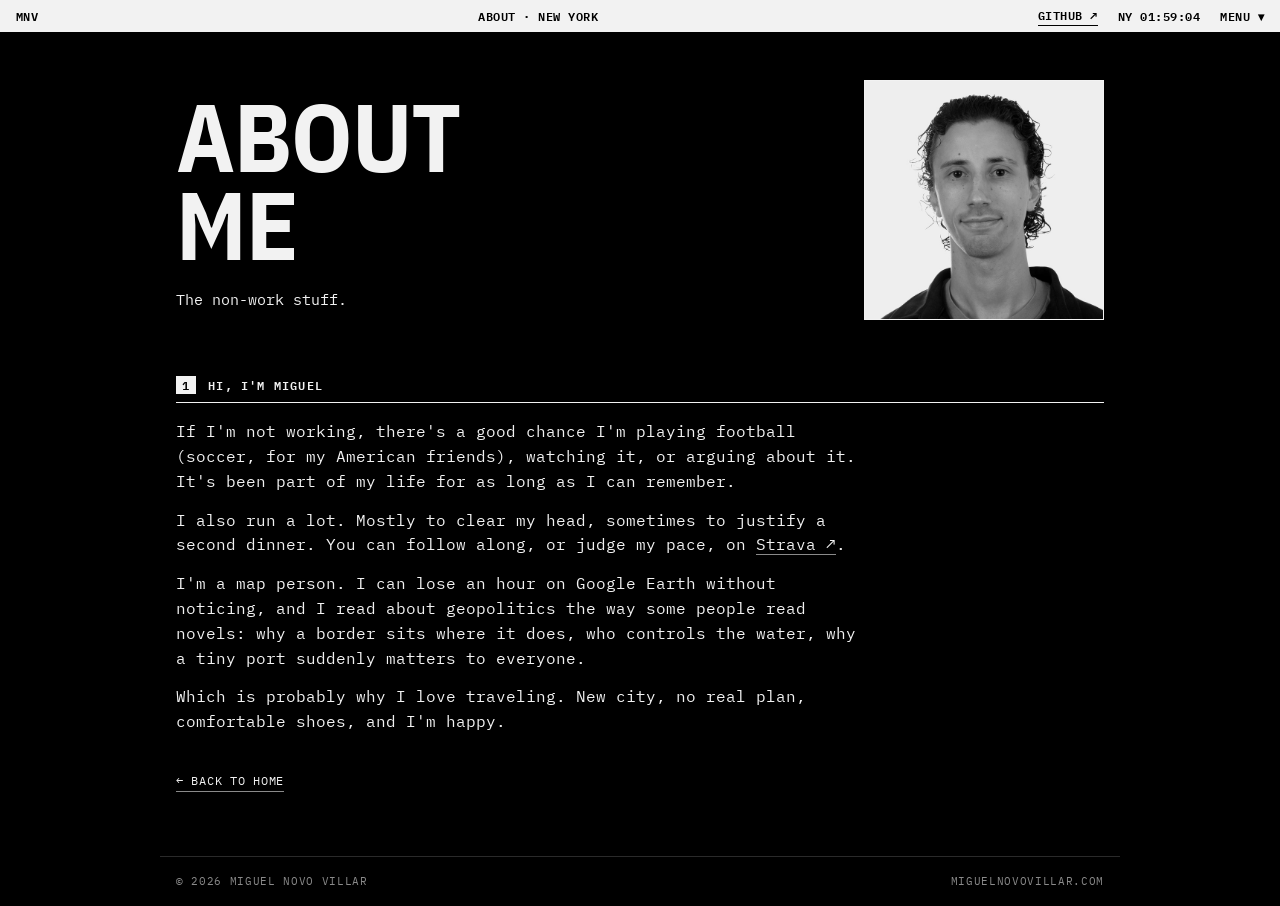
==== about.html @ 21ebdbd2 "Move About me to its own page, add menu dropdown Co-Authored-By: Claude Opus 5.5 <noreply@anthropic." ====
<!doctype html>
<html lang="en">
<head>
<meta charset="utf-8">
<meta name="viewport" content="width=device-width, initial-scale=1">
<title>About Miguel</title>
<meta name="description" content="About Miguel Novo Villar: football, running, maps, geopolitics and travel.">
<link rel="preconnect" href="https://fonts.googleapis.com">
<link rel="preconnect" href="https://fonts.gstatic.com" crossorigin>
<link href="https://fonts.googleapis.com/css2?family=IBM+Plex+Mono:wght@400;500;600&family=IBM+Plex+Sans+Condensed:wght@500;700&display=swap" rel="stylesheet">
<link rel="stylesheet" href="/style.css">
</head>
<body>
  <div class="bar">
    <a class="home" href="/">MNV</a>
    <span class="hide-sm">About · New York</span>
    <span class="bar-r">
      <a href="https://github.com/mnovovil" target="_blank" rel="noopener">GitHub ↗</a>
      <span id="clock">NY --:--:--</span>
      <details class="menu">
        <summary>Menu</summary>
        <nav>
          <a href="/">Home</a>
          <a href="/about" aria-current="page">About me</a>
          <a href="https://github.com/mnovovil" target="_blank" rel="noopener">GitHub ↗</a>
          <a href="https://www.linkedin.com/in/miguelnovovillar/" target="_blank" rel="noopener">LinkedIn ↗</a>
        </nav>
      </details>
    </span>
  </div>

  <main>
    <header class="hero">
      <div>
        <h1>About<br>me</h1>
        <p class="role">The non-work stuff.</p>
      </div>
      <img class="photo" src="/photo.jpg" alt="Portrait of Miguel Novo Villar" width="640" height="640">
    </header>

    <section class="about">
      <h2><span class="n">1</span> Hi, I'm Miguel</h2>
      <p>If I'm not working, there's a good chance I'm playing football (soccer, for my American friends), watching it, or arguing about it. It's been part of my life for as long as I can remember.</p>
      <p>I also run a lot. Mostly to clear my head, sometimes to justify a second dinner. You can follow along, or judge my pace, on <a href="https://www.strava.com/athletes/103364333" target="_blank" rel="noopener">Strava ↗</a>.</p>
      <p>I'm a map person. I can lose an hour on Google Earth without noticing, and I read about geopolitics the way some people read novels: why a border sits where it does, who controls the water, why a tiny port suddenly matters to everyone.</p>
      <p>Which is probably why I love traveling. New city, no real plan, comfortable shoes, and I'm happy.</p>
      <a class="back" href="/">← Back to home</a>
    </section>
  </main>

  <footer>
    <span>© <span id="yr">2026</span> Miguel Novo Villar</span>
    <span>miguelnovovillar.com</span>
  </footer>

<script src="/site.js"></script>
</body>
</html>
---- style.css ----
:root {
    --bg: #000;
    --fg: #f2f2f2;
    --dim: #8a8a8a;
    --line: #2a2a2a;
    --accent: #ffffff;      /* set to #fb8b1e for Bloomberg amber */
    --up: #ffffff;
    --mono: "IBM Plex Mono", ui-monospace, Menlo, Consolas, monospace;
    --sans: "IBM Plex Sans Condensed", "Arial Narrow", Arial, sans-serif;
  }
  * { box-sizing: border-box; }
  html, body { margin: 0; background: var(--bg); color: var(--fg); }
  body { font-family: var(--mono); font-size: 14px; line-height: 1.55; -webkit-font-smoothing: antialiased; }
  a { color: var(--fg); text-decoration: none; border-bottom: 1px solid var(--dim); }
  a:hover { background: var(--fg); color: var(--bg); border-color: var(--fg); }

  /* top status bar */
  .bar { display: flex; justify-content: space-between; gap: 16px; padding: 6px 16px;
         background: var(--fg); color: var(--bg); font-size: 12px; font-weight: 600;
         letter-spacing: .04em; text-transform: uppercase; }
  .bar-r { display: flex; gap: 20px; }
  #clock { font-variant-numeric: tabular-nums; }
  .bar a { color: var(--bg); border-bottom-color: var(--bg); }
  .bar a:hover { background: var(--bg); color: var(--fg); }
  .bar { position: relative; z-index: 10; align-items: center; }
  .bar .home { border: 0; }
  .bar-r { align-items: center; }

  /* dropdown menu */
  .menu { position: relative; }
  .menu summary { list-style: none; cursor: pointer; user-select: none; }
  .menu summary::-webkit-details-marker { display: none; }
  .menu summary::after { content: " ▾"; }
  .menu[open] summary::after { content: " ▴"; }
  .menu nav { position: absolute; right: -16px; top: calc(100% + 6px); min-width: 180px;
              background: var(--bg); border: 1px solid var(--fg); display: flex; flex-direction: column; }
  .menu nav a { color: var(--fg); border: 0; border-bottom: 1px solid var(--line); padding: 10px 14px; }
  .menu nav a:last-child { border-bottom: 0; }
  .menu nav a:hover { background: var(--fg); color: var(--bg); }
  .menu nav a[aria-current] { color: var(--dim); }


  main { max-width: 960px; margin: 0 auto; padding: 48px 16px 64px; }

  h1 { font-family: var(--sans); font-weight: 700; font-size: clamp(44px, 9vw, 96px);
       line-height: .92; letter-spacing: -.01em; text-transform: uppercase; margin: 0 0 20px; }
  .role { font-size: 15px; color: var(--fg); margin: 0 0 8px; }
  .loc { color: var(--dim); margin: 0; font-size: 13px; }
  .h1-link { font-family: var(--mono); font-size: 12px; font-weight: 500; letter-spacing: .06em;
             vertical-align: middle; margin-left: 14px; white-space: nowrap; }

  .hero { display: grid; grid-template-columns: 1fr auto; gap: 32px; align-items: end; }
  .photo { display: block; width: 240px; height: 240px; object-fit: cover; border: 1px solid var(--fg); }
  @media (max-width: 640px) {
    .hero { gap: 16px; align-items: center; }
    .hero h1 { font-size: clamp(30px, 9.5vw, 44px); margin-bottom: 12px; }
    .hero .role { font-size: 13px; }
    .hero .loc { font-size: 12px; }
    .hero .photo { width: 96px; height: 96px; }
  }

  section { margin-top: 56px; }
  h2 { display: flex; align-items: baseline; gap: 12px; font-family: var(--mono); font-size: 12px;
       font-weight: 600; letter-spacing: .1em; text-transform: uppercase; margin: 0 0 16px;
       padding-bottom: 8px; border-bottom: 1px solid var(--fg); }
  h2 .n { color: var(--bg); background: var(--fg); padding: 0 6px; }

  .about p { font-size: 16px; max-width: 68ch; margin: 0 0 14px; }
  .back { display: inline-block; margin-top: 24px; font-size: 12px; text-transform: uppercase; letter-spacing: .06em; }

  table { width: 100%; border-collapse: collapse; font-size: 13px; }
  th { text-align: left; color: var(--dim); font-weight: 500; font-size: 11px; letter-spacing: .08em;
       text-transform: uppercase; padding: 0 12px 8px 0; border-bottom: 1px solid var(--line); }
  td { padding: 12px 12px 12px 0; border-bottom: 1px solid var(--line); vertical-align: top; }
  td.org { font-weight: 600; white-space: nowrap; }
  td.dt { color: var(--dim); white-space: nowrap; font-variant-numeric: tabular-nums; }
  tr:hover td { background: #111; }

  .grid { display: grid; grid-template-columns: repeat(auto-fit, minmax(200px, 1fr)); gap: 1px;
          background: var(--line); border: 1px solid var(--line); }
  .cell { background: var(--bg); padding: 14px; }
  .cell .k { color: var(--dim); font-size: 11px; letter-spacing: .08em; text-transform: uppercase; margin-bottom: 6px; }
  .cell .v { font-size: 13px; }
  .cell .x { color: var(--dim); font-size: 12px; margin-top: 6px; }

  .proj { border: 1px solid var(--line); padding: 16px; }
  .proj .k { color: var(--dim); font-size: 11px; letter-spacing: .08em; text-transform: uppercase; margin-bottom: 8px; }
  .proj h3 { font-family: var(--sans); font-weight: 700; font-size: 20px; line-height: 1.2; margin: 0 0 10px; }
  .proj p { font-size: 13px; margin: 0 0 12px; max-width: 75ch; }
  .proj + .proj { margin-top: 16px; }
  .proj > a, .plinks a { font-size: 12px; text-transform: uppercase; letter-spacing: .06em; }
  .plinks { display: flex; flex-wrap: wrap; gap: 8px 20px; }
  .proj-media { display: grid; grid-template-columns: 1fr 322px; gap: 20px; align-items: start; }
  .proj .demo, .proj .demo:hover { border: 0; background: none; }
  .proj img { display: block; width: 100%; height: auto; border: 1px solid var(--line); }
  @media (max-width: 640px) { .proj-media { grid-template-columns: 1fr; } }

  .links { display: flex; flex-wrap: wrap; gap: 12px; }
  .links a { border: 1px solid var(--fg); padding: 8px 14px; font-size: 13px; text-transform: uppercase; letter-spacing: .06em; }

  footer { border-top: 1px solid var(--line); padding: 16px; color: var(--dim); font-size: 11px;
           display: flex; justify-content: space-between; gap: 16px; flex-wrap: wrap;
           max-width: 960px; margin: 0 auto; text-transform: uppercase; letter-spacing: .06em; }

  @media (max-width: 640px) {
    .bar span.hide-sm { display: none; }
    .bar-r { gap: 12px; }
    .h1-link { display: block; margin: 8px 0 0; }
    table thead { display: none; }
    table, tbody, tr, td { display: block; width: 100%; }
    tr { border-bottom: 1px solid var(--line); padding: 10px 0; }
    td { border: 0; padding: 2px 0; }
    td.org { white-space: normal; }
  }
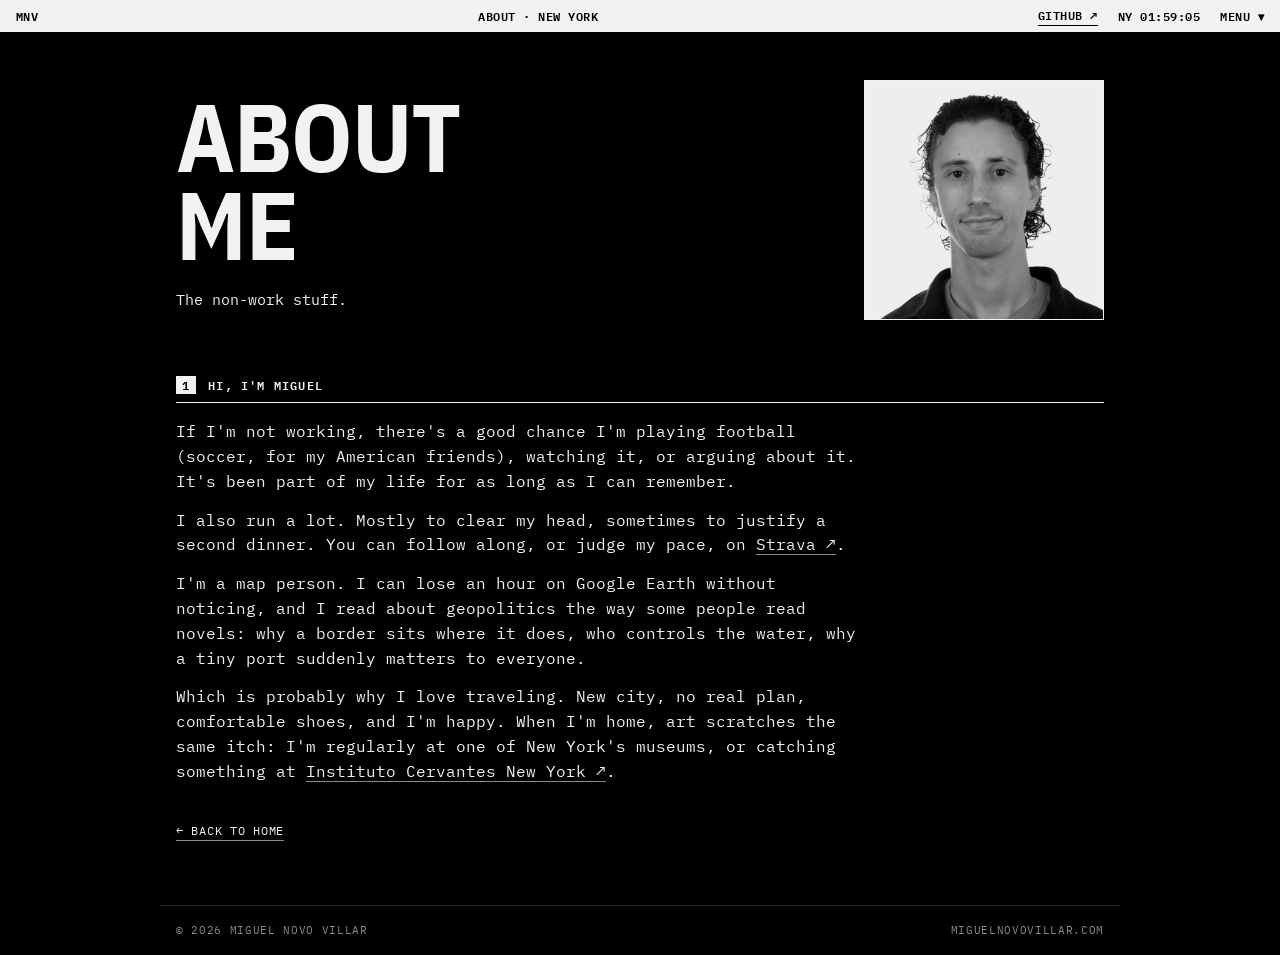
==== commit a2d91e3c: "Add art and museums to About page Co-Authored-By: Claude Opus 5.5 <noreply@anthropic.com>" ====
--- a/about.html
+++ b/about.html
@@ -43,7 +43,7 @@
       <p>If I'm not working, there's a good chance I'm playing football (soccer, for my American friends), watching it, or arguing about it. It's been part of my life for as long as I can remember.</p>
       <p>I also run a lot. Mostly to clear my head, sometimes to justify a second dinner. You can follow along, or judge my pace, on <a href="https://www.strava.com/athletes/103364333" target="_blank" rel="noopener">Strava ↗</a>.</p>
       <p>I'm a map person. I can lose an hour on Google Earth without noticing, and I read about geopolitics the way some people read novels: why a border sits where it does, who controls the water, why a tiny port suddenly matters to everyone.</p>
-      <p>Which is probably why I love traveling. New city, no real plan, comfortable shoes, and I'm happy.</p>
+      <p>Which is probably why I love traveling. New city, no real plan, comfortable shoes, and I'm happy. When I'm home, art scratches the same itch: I'm regularly at one of New York's museums, or catching something at <a href="https://nyork.cervantes.es/en/" target="_blank" rel="noopener">Instituto Cervantes New York ↗</a>.</p>
       <a class="back" href="/">← Back to home</a>
     </section>
   </main>
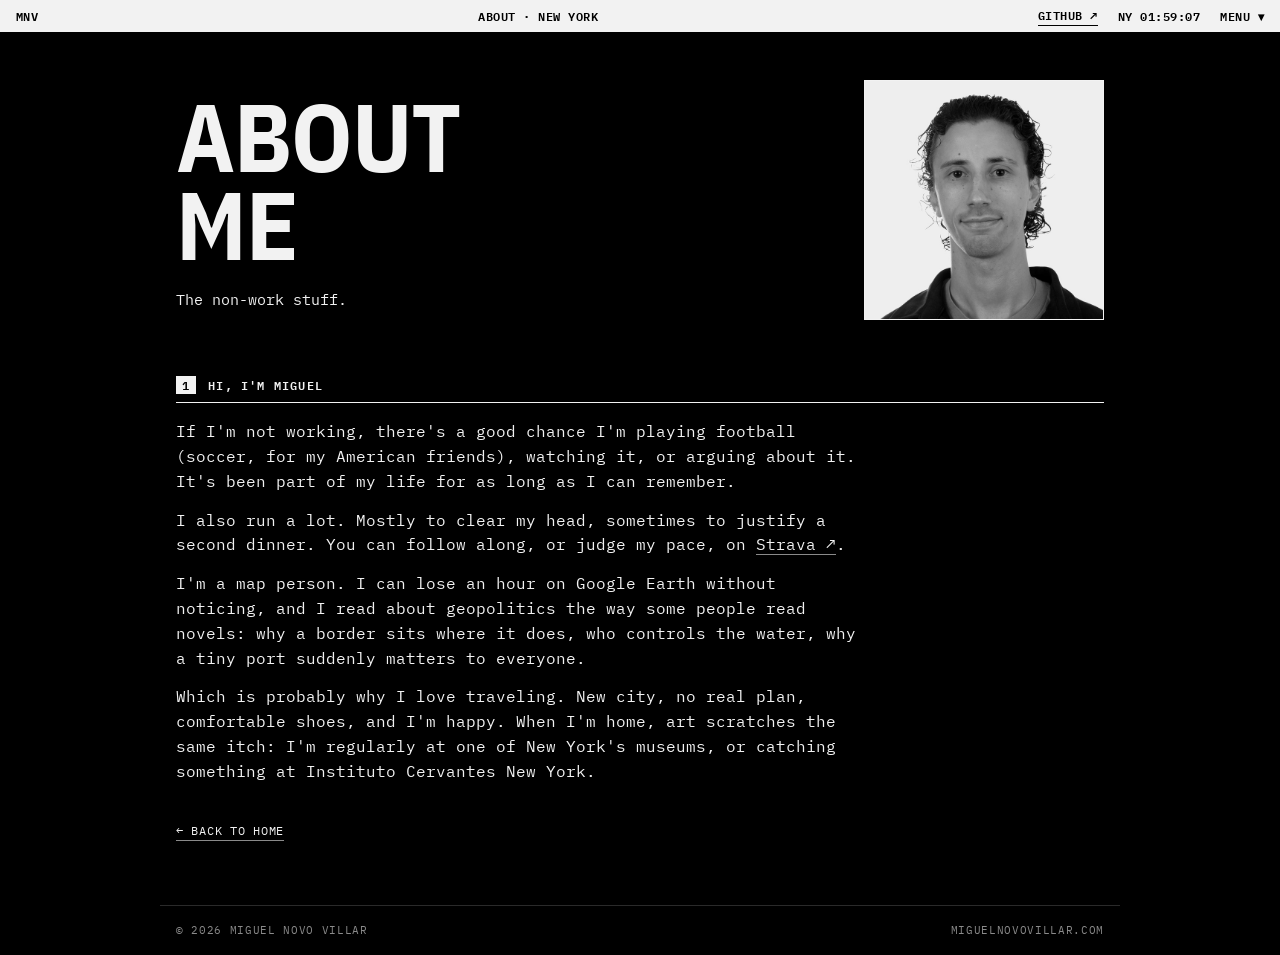
==== commit c47ceb95: "Unlink Instituto Cervantes Co-Authored-By: Claude Opus 5.5 <noreply@anthropic.com>" ====
--- a/about.html
+++ b/about.html
@@ -43,7 +43,7 @@
       <p>If I'm not working, there's a good chance I'm playing football (soccer, for my American friends), watching it, or arguing about it. It's been part of my life for as long as I can remember.</p>
       <p>I also run a lot. Mostly to clear my head, sometimes to justify a second dinner. You can follow along, or judge my pace, on <a href="https://www.strava.com/athletes/103364333" target="_blank" rel="noopener">Strava ↗</a>.</p>
       <p>I'm a map person. I can lose an hour on Google Earth without noticing, and I read about geopolitics the way some people read novels: why a border sits where it does, who controls the water, why a tiny port suddenly matters to everyone.</p>
-      <p>Which is probably why I love traveling. New city, no real plan, comfortable shoes, and I'm happy. When I'm home, art scratches the same itch: I'm regularly at one of New York's museums, or catching something at <a href="https://nyork.cervantes.es/en/" target="_blank" rel="noopener">Instituto Cervantes New York ↗</a>.</p>
+      <p>Which is probably why I love traveling. New city, no real plan, comfortable shoes, and I'm happy. When I'm home, art scratches the same itch: I'm regularly at one of New York's museums, or catching something at Instituto Cervantes New York.</p>
       <a class="back" href="/">← Back to home</a>
     </section>
   </main>
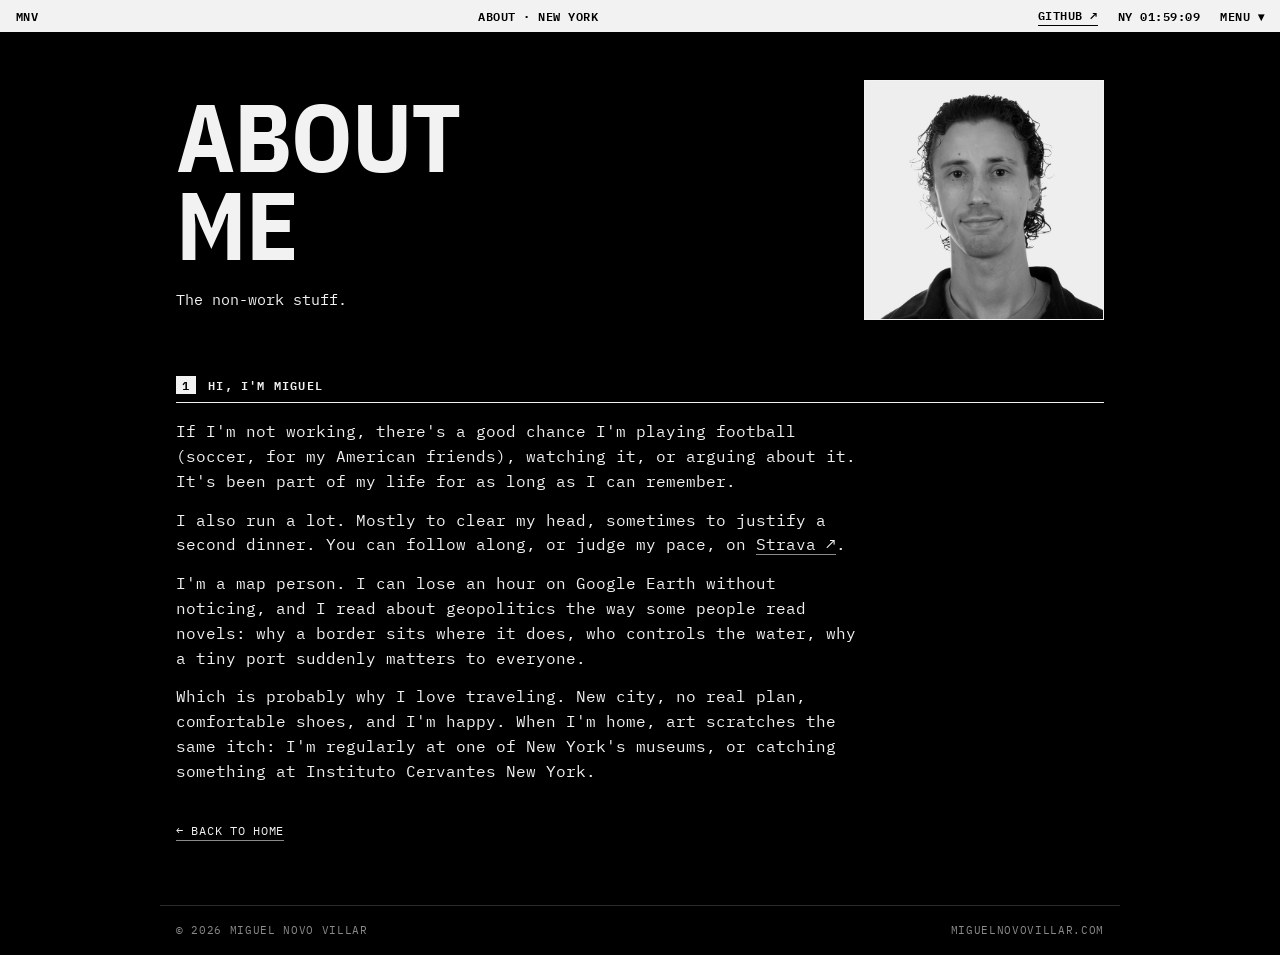
==== commit ad9f1439: "Fit the demo video to the GIF's old size and bust the stylesheet cache The video's 1920x1080 attribu" ====
--- a/about.html
+++ b/about.html
@@ -8,7 +8,7 @@
 <link rel="preconnect" href="https://fonts.googleapis.com">
 <link rel="preconnect" href="https://fonts.gstatic.com" crossorigin>
 <link href="https://fonts.googleapis.com/css2?family=IBM+Plex+Mono:wght@400;500;600&family=IBM+Plex+Sans+Condensed:wght@500;700&display=swap" rel="stylesheet">
-<link rel="stylesheet" href="/style.css">
+<link rel="stylesheet" href="/style.css?v=2">
 </head>
 <body>
   <div class="bar">
--- a/style.css
+++ b/style.css
@@ -92,7 +92,8 @@
   .plinks { display: flex; flex-wrap: wrap; gap: 8px 20px; }
   .proj-media { display: grid; grid-template-columns: 1fr 322px; gap: 20px; align-items: start; }
   .proj .demo, .proj .demo:hover { border: 0; background: none; }
-  .proj img { display: block; width: 100%; height: auto; border: 1px solid var(--line); }
+  .proj img, .proj video { display: block; width: 100%; height: auto; border: 1px solid var(--line); }
+  .proj video { aspect-ratio: 960 / 600; object-fit: contain; background: #000; min-width: 0; }
   @media (max-width: 640px) { .proj-media { grid-template-columns: 1fr; } }
 
   .links { display: flex; flex-wrap: wrap; gap: 12px; }
@@ -105,7 +106,7 @@
   @media (max-width: 640px) {
     .bar span.hide-sm { display: none; }
     .bar-r { gap: 12px; }
-    .h1-link { display: block; margin: 8px 0 0; }
+    .h1-link { display: table; margin: 8px 0 0; }
     table thead { display: none; }
     table, tbody, tr, td { display: block; width: 100%; }
     tr { border-bottom: 1px solid var(--line); padding: 10px 0; }
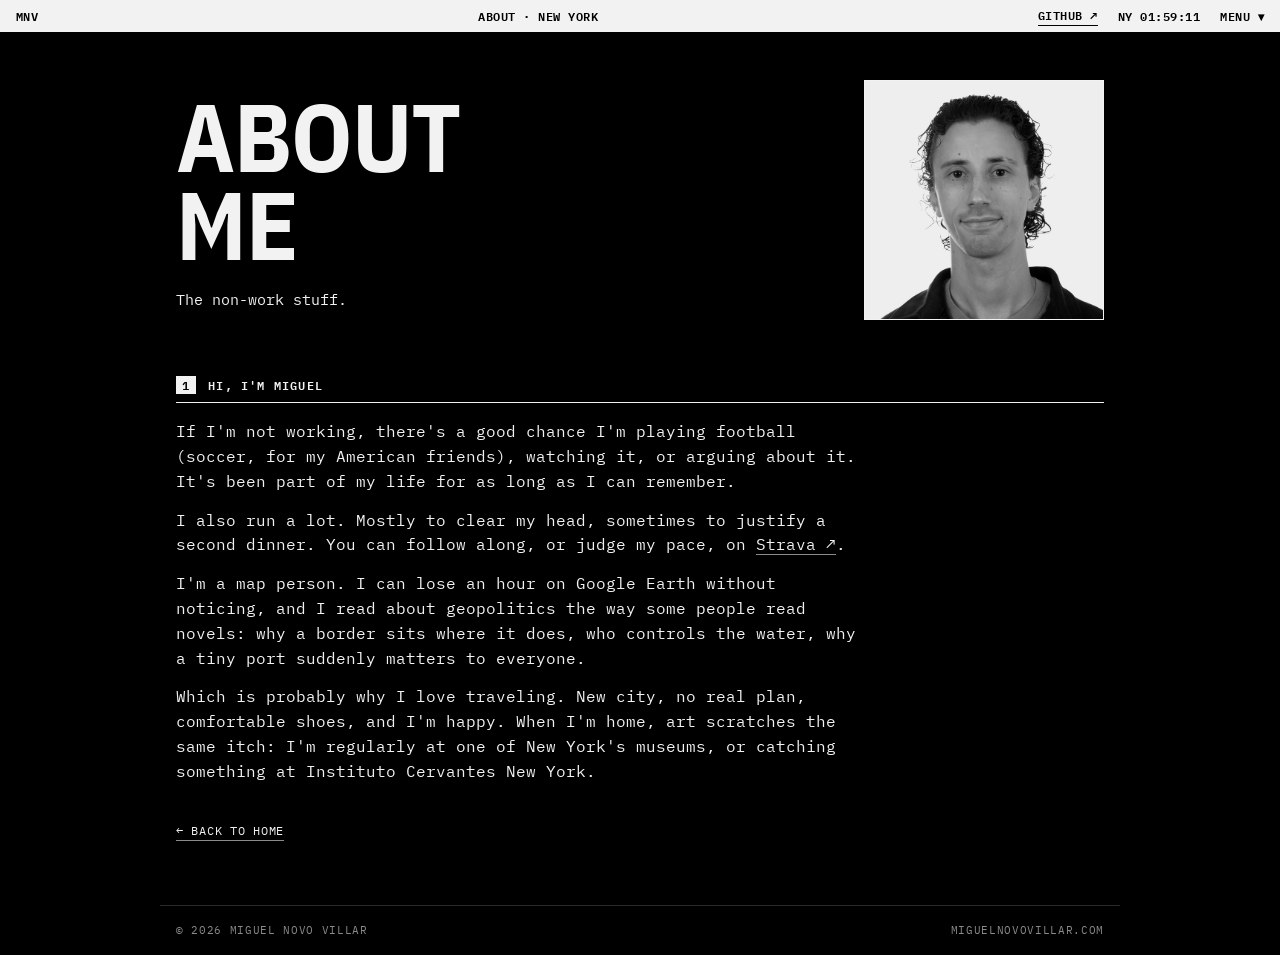
==== commit 59a05363: "Add MNV favicon and bookmark icons Co-Authored-By: Claude Opus 5.5 <noreply@anthropic.com>" ====
--- a/about.html
+++ b/about.html
@@ -8,6 +8,10 @@
 <link rel="preconnect" href="https://fonts.googleapis.com">
 <link rel="preconnect" href="https://fonts.gstatic.com" crossorigin>
 <link href="https://fonts.googleapis.com/css2?family=IBM+Plex+Mono:wght@400;500;600&family=IBM+Plex+Sans+Condensed:wght@500;700&display=swap" rel="stylesheet">
+<link rel="icon" href="/favicon.ico" sizes="any">
+<link rel="icon" href="/favicon.svg" type="image/svg+xml">
+<link rel="apple-touch-icon" href="/apple-touch-icon.png">
+<link rel="manifest" href="/site.webmanifest">
 <link rel="stylesheet" href="/style.css?v=2">
 </head>
 <body>
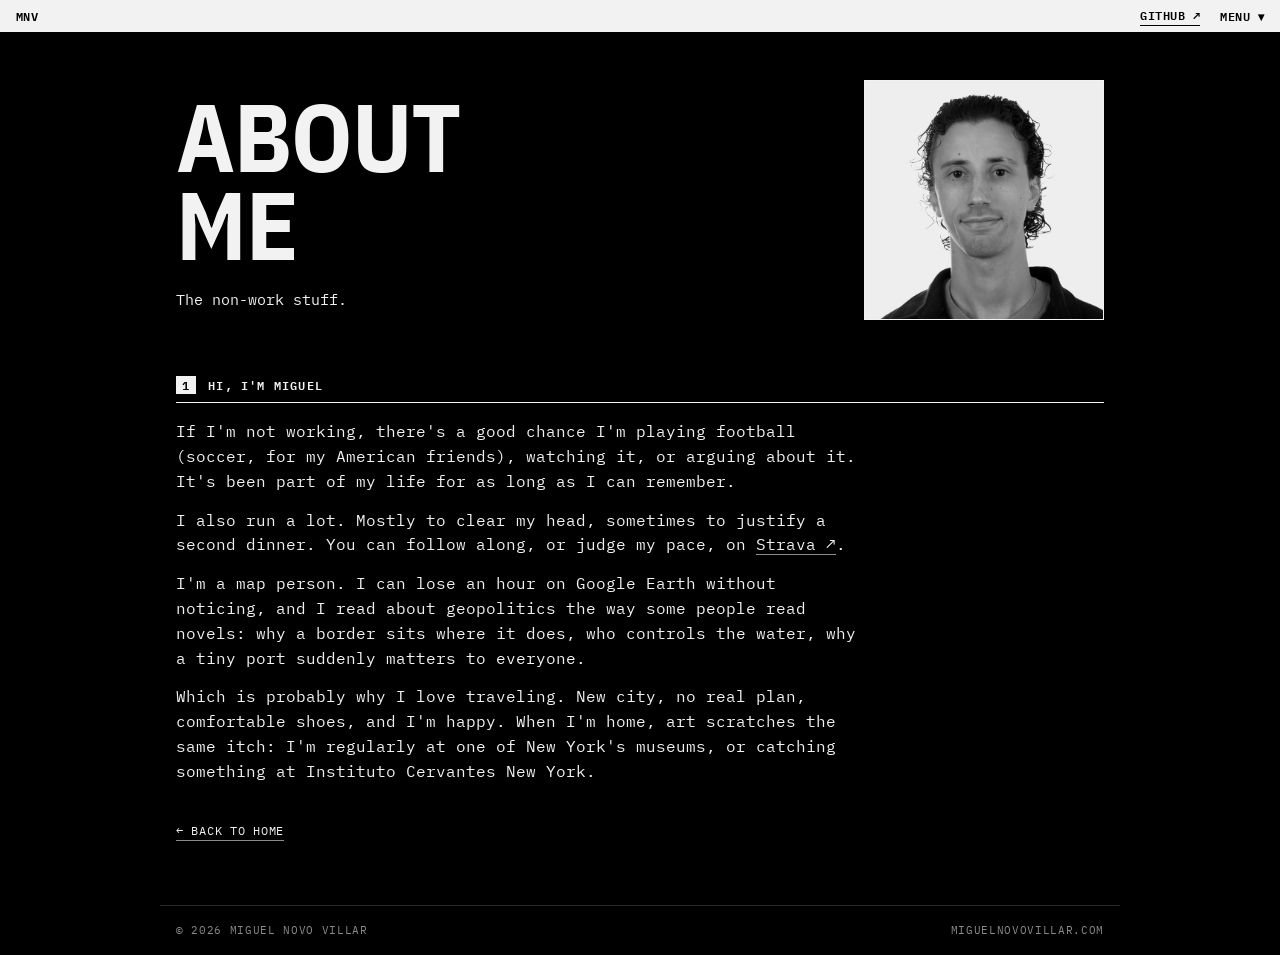
==== commit 5b030cc1: "Remove top-bar clock and location; introduce as AI Engineer Co-Authored-By: Claude Opus 5.5 <noreply" ====
--- a/about.html
+++ b/about.html
@@ -12,15 +12,13 @@
 <link rel="icon" href="/favicon.svg" type="image/svg+xml">
 <link rel="apple-touch-icon" href="/apple-touch-icon.png">
 <link rel="manifest" href="/site.webmanifest">
-<link rel="stylesheet" href="/style.css?v=2">
+<link rel="stylesheet" href="/style.css?v=3">
 </head>
 <body>
   <div class="bar">
     <a class="home" href="/">MNV</a>
-    <span class="hide-sm">About · New York</span>
     <span class="bar-r">
       <a href="https://github.com/mnovovil" target="_blank" rel="noopener">GitHub ↗</a>
-      <span id="clock">NY --:--:--</span>
       <details class="menu">
         <summary>Menu</summary>
         <nav>
--- a/style.css
+++ b/style.css
@@ -19,7 +19,6 @@
          background: var(--fg); color: var(--bg); font-size: 12px; font-weight: 600;
          letter-spacing: .04em; text-transform: uppercase; }
   .bar-r { display: flex; gap: 20px; }
-  #clock { font-variant-numeric: tabular-nums; }
   .bar a { color: var(--bg); border-bottom-color: var(--bg); }
   .bar a:hover { background: var(--bg); color: var(--fg); }
   .bar { position: relative; z-index: 10; align-items: center; }
@@ -104,7 +103,6 @@
            max-width: 960px; margin: 0 auto; text-transform: uppercase; letter-spacing: .06em; }
 
   @media (max-width: 640px) {
-    .bar span.hide-sm { display: none; }
     .bar-r { gap: 12px; }
     .h1-link { display: table; margin: 8px 0 0; }
     table thead { display: none; }
